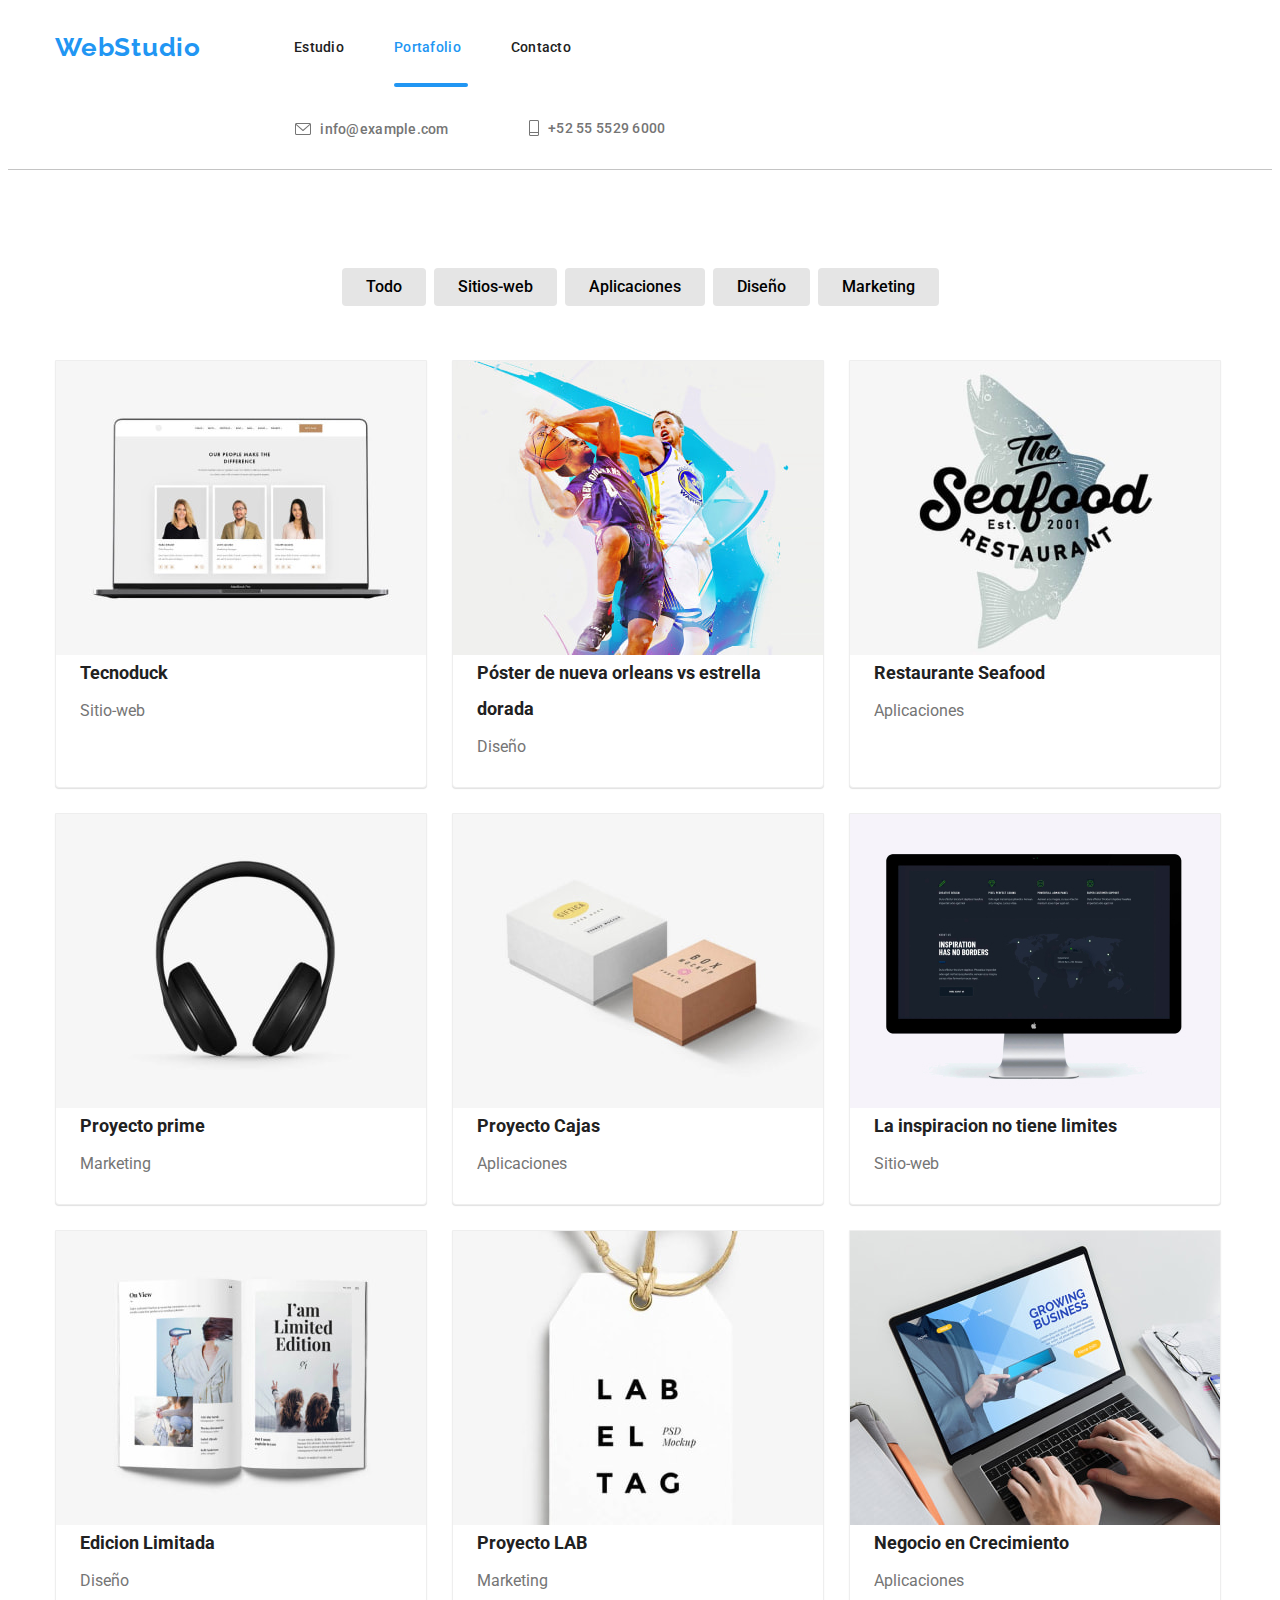
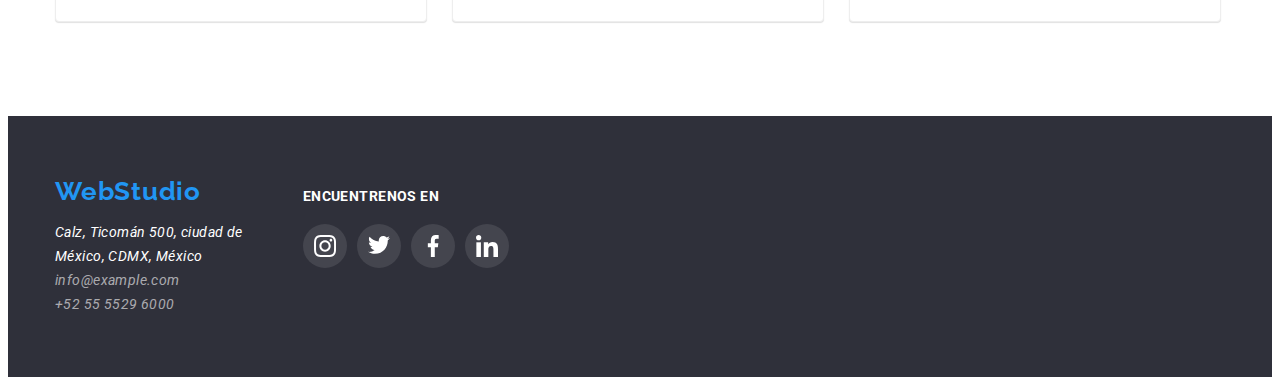
==== portafolio.html @ 2995425c "commit init" ====
<!DOCTYPE html>
<html lang="en">

<head>
    <meta charset="UTF-8" />
    <meta http-equiv="X-UA-Compatible" content="IE=edge" />
    <meta name="viewport" content="width=device-width, initial-scale=1.0" />
    <meta name="theme" content="soluciones efectivas para negocios" />
    <meta name="keywords" content="Negocios, aplicaciones, programas, software" />
    <title>WebStudio</title>
    <link rel="preconnect" href="https://fonts.googleapis.com">
    <link rel="preconnect" href="https://fonts.gstatic.com" crossorigin>
    <link
        href="https://fonts.googleapis.com/css2?family=Raleway:ital,wght@1,700&family=Roboto:wght@400;500;700;900&display=swap"
        rel="stylesheet">
    <link rel="stylesheet" href="https://cdnjs.cloudflare.com/ajax/libs/modern-normalize/2.0.0/modern-normalize.css"
        integrity="sha512-gA2Bvu0/hw4oj0Lp8ZHjK+o3S4BE5m8d/wNVy6ktKLhHKPpWLQwv9ixzuWirWOakoJqlBdePq2NhoCaUOQ5npQ=="
        crossorigin="anonymous" referrerpolicy="no-referrer" />
    <link rel="stylesheet" href="styles.css">
</head>


<header class="border-2">
    <div class="container header-container">
        <a href="index.html" class="link-logo link-position contour-logo">WebStudio</a>
        <nav class="nav-flex">
            <ul class="link-position">
                <li><a href="./index.html" class="link">Estudio</a></li>
                <li><a href="./portafolio.html" class="link after-portafolio">Portafolio</a></li>
                <li><a href="/contacto" class="link">Contacto</a></li>
            </ul>
        </nav>

        <ul class="link-position">
            <li class="header-contacts">
                <a href="mailto:info@example.com" class="font-position margin-text">
                    <svg class="mail-icon" width="16px" height="12px">
                        <use href="./spriteSVG/icons.svg#icon-mail"></use>
                    </svg>
                    info@example.com
                </a>
            </li>
            <li class="header-contacts">
                <a href="tel:+525555296000" class="font-position">
                    <svg class="phone-icon" width="10" height="16">
                        <use href="./spriteSVG/icons.svg#icon-phone"></use>
                    </svg>
                    +52 55 5529 6000
                </a>
            </li>
        </ul>
    </div>
</header>

<main>
    <section class="section-padding">
        <div class="container">

            <ul class="container-btn">
                <li><button type="button" class="item-btn">Todo</button></li>
                <li><button type="button" class="item-btn">Sitios-web</button></li>
                <li><button type="button" class="item-btn">Aplicaciones</button></li>
                <li><button type="button" class="item-btn">Diseño</button></li>
                <li><button type="button" class="item-btn">Marketing</button></li>
            </ul>

            <ul class="container-cards">
                <li class="product-card">
                    <a href="" class="overlay-box">
                        <p class="overlay overlay-description">Tecnoduck es una plataforma de distribución de
                            coronavirus de última generación. Las compañías usan esta plataforma para
                            el espionaje digital y los ataques a los servidores seguros de la competencia.</p>
                        <img src="./images/website-tecnoduck.jpg" alt="Ejemplo de página web tecknoduck" width="370px"
                            height="294px" />
                    </a>
                    <a href="" class="card-information">
                        <p class="product-name">Tecnoduck</p>
                        <p class="product-type">Sitio-web</p>
                    </a>
                </li>
                <li class="product-card">
                    <a href="" class="overlay-box">
                        <p class="overlay overlay-description">Lorem ipsum dolor sit amet, consectetur adipiscing elit.
                            Nulla fringilla quam vitae velit ultrices, ac imperdiet magna
                            volutpat. Phasellus quis lectus vitae arcu luctus ornare non et nibh. Duis ullamcorper.</p>
                        <img src="./images/Basketball-poster.jpg"
                            alt="Poster del enfrentamiento de nueva orleans vs estrella dorada" width="370px"
                            height="294px" />
                    </a>
                    <a href="" class="card-information">
                        <p class="product-name"> Póster de nueva orleans vs estrella dorada</p>
                        <p class="product-type">Diseño</p>
                    </a>
                </li>
                <li class="product-card">
                    <a href="" class="overlay-box">
                        <p class="overlay overlay-description">Lorem ipsum dolor sit amet, consectetur adipiscing elit.
                            Nulla fringilla quam
                            vitae velit ultrices, ac imperdiet magna
                            volutpat. Phasellus quis lectus vitae arcu luctus ornare non et nibh. Duis ullamcorper.</p>
                        <img src="./images/seafood-restaurant.jpg" alt="Logo de un pescado de restaurante seafood"
                            width="370px" height="294px" />
                    </a>
                    <a href="" class="card-information">
                        <p class="product-name">Restaurante Seafood</p>
                        <p class="product-type">Aplicaciones</p>
                    </a>
                </li>
                <li class="product-card">
                    <a href="" class="overlay-box">
                        <p class="overlay overlay-description">Lorem ipsum dolor sit amet, consectetur adipiscing elit.
                            Nulla fringilla quam
                            vitae velit ultrices, ac imperdiet magna
                            volutpat. Phasellus quis lectus vitae arcu luctus ornare non et nibh. Duis ullamcorper.</p>
                        <img src="./images/prime-project.jpg" alt="Auriculares negros" width="370px" height="294px" />
                    </a>
                    <a href="" class="card-information">
                        <p class="product-name">Proyecto prime</p>
                        <p class="product-type">Marketing</p>
                    </a>
                </li>
                <li class="product-card">
                    <a href="" class="overlay-box">
                        <p class="overlay overlay-description">Lorem ipsum dolor sit amet, consectetur adipiscing elit.
                            Nulla fringilla quam
                            vitae velit ultrices, ac imperdiet magna
                            volutpat. Phasellus quis lectus vitae arcu luctus ornare non et nibh. Duis ullamcorper.</p>
                        <img src="./images/box-project.jpg" alt="Dos cajas de varios colores" width="370px"
                            height="294px" />
                    </a>
                    <a href="" class="card-information">
                        <p class="product-name">Proyecto Cajas</p>
                        <p class="product-type">Aplicaciones</p>
                    </a>
                </li>
                <li class="product-card">
                    <a href="" class="overlay-box">
                        <p class="overlay overlay-description">Lorem ipsum dolor sit amet, consectetur adipiscing elit.
                            Nulla fringilla quam
                            vitae velit ultrices, ac imperdiet magna
                            volutpat. Phasellus quis lectus vitae arcu luctus ornare non et nibh. Duis ullamcorper.</p>
                        <img src="./images/motivational-website.jpg"
                            alt="Sitio web oscuro de la inspiración no tiene límites" width="370px" height="294px" />
                    </a>
                    <a href="" class="card-information">
                        <p class="product-name">La inspiracion no tiene limites</p>
                        <p class="product-type">Sitio-web</p>
                    </a>
                </li>
                <li class="product-card">
                    <a href="" class="overlay-box">
                        <p class="overlay overlay-description">Lorem ipsum dolor sit amet, consectetur adipiscing elit.
                            Nulla fringilla quam
                            vitae velit ultrices, ac imperdiet magna
                            volutpat. Phasellus quis lectus vitae arcu luctus ornare non et nibh. Duis ullamcorper.</p>
                        <img src="./images/design-limited-edition.jpg" alt="Diseño/libro de edición limitada"
                            width="370px" height="294px" />
                    </a>
                    <a href="" class="card-information">
                        <p class="product-name">Edicion Limitada</p>
                        <p class="product-type">Diseño</p>
                    </a>
                </li>
                <li class="product-card">
                    <a href="" class="overlay-box">
                        <p class="overlay overlay-description">Lorem ipsum dolor sit amet, consectetur adipiscing elit.
                            Nulla fringilla quam
                            vitae velit ultrices, ac imperdiet magna
                            volutpat. Phasellus quis lectus vitae arcu luctus ornare non et nibh. Duis ullamcorper.</p>
                        <img src="./images/project-lab.jpg" alt="Tag con las letras del proyecto LAB" width="370px"
                            height="294px" />
                    </a>
                    <a href="" class="card-information">
                        <p class="product-name">Proyecto LAB</p>
                        <p class="product-type">Marketing</p>
                    </a>
                </li>
                <li class="product-card">
                    <a href="" class="overlay-box">
                        <p class="overlay overlay-description">Lorem ipsum dolor sit amet, consectetur adipiscing elit.
                            Nulla fringilla quam
                            vitae velit ultrices, ac imperdiet magna
                            volutpat. Phasellus quis lectus vitae arcu luctus ornare non et nibh. Duis ullamcorper.</p>
                        <img src="./images/growing-business.jpg"
                            alt="Prototipo de la página de un negocio en crecimiento" width="370px" height="294px" />
                    </a>
                    <a href="" class="card-information">
                        <p class="product-name">Negocio en Crecimiento</p>
                        <p class="product-type">Aplicaciones</p>
                    </a>
                </li>
            </ul>
        </div>
    </section>

</main>
<footer class="background-color-section-footer">
    <div class="footer-container">
        <div class="margin-space">
            <a href="index.html" class="link-logo ubication-logo">WebStudio</a>
            <address>
                <p class="location-information">Calz, Ticomán 500, ciudad de <br>México, CDMX, México</p>
                <ul class="footer-contacts">
                    <li><a href="mailto:info@example.com" class="link-footer">info@example.com</a></li>
                    <li><a href="tel:+525555296000" class="link-footer">+52 55 5529 6000</a></li>
                </ul>
            </address>
        </div>
        <div>
            <p class="find-us-text">ENCUENTRENOS EN</p>
            <ul class="icon-footer-container">
                <li><a class="icon-footer" href="https://www.instagram.com"><svg width="44" height="44"
                            viewBox="0 -10 20 40">
                            <use href="./spriteSVG/icons.svg#icon-instagram"></use>
                        </svg> </a> </li>
                <li><a class="icon-footer" href="https://www.twitter.com"><svg width="44" height="44"
                            viewBox="0 -10 20 40">
                            <use href="./spriteSVG/icons.svg#icon-twitter"></use>
                        </svg> </a> </li>
                <li><a class="icon-footer" href="https://facebook.com"><svg width="44" height="44"
                            viewBox="-5 -10 20 40">
                            <use href="./spriteSVG/icons.svg#icon-facebook"></use>
                        </svg></a> </li>
                <li><a class="icon-footer" href="https://linkedin.com"><svg width="44" height="44"
                            viewBox="0 -10 20 40">
                            <use href="./spriteSVG/icons.svg#icon-linkedin"></use>
                        </svg> </a> </li>
            </ul>
        </div>
    </div>
</footer>

</body>

</html>
---- styles.css ----
:root {
    --brand-color: #2196F3;
    --font-one-color: #212121;
    --font-two-color: #757575;
    --font-three-color: #FFFFFF;
    --icon-color: #F5F4FA;
    --default-space: 0.03em;

}

* {
    box-sizing: border-box;
    list-style: none;
    text-decoration: none;
    font-family: 'Roboto', 'Lucida Sans', 'Lucida Sans Regular', 'Lucida Grande', 'Lucida Sans Unicode', Verdana, sans-serif;
}

h2 {
    text-align: center;
}

header {
    background-color: var(--font-three-color);
}

body {
    color: var(--font-one-color);

}

ul,
ol,
li {
    margin: 0;
    padding: 0;
}

h1,
h2,
h3,
h4,
h5,
h6 {
    margin: 0;
}

p {
    margin: 0;
}

::-webkit-scrollbar {
    display: none;
}

/*************index*************/

/*header*/

.border {
    border-bottom: 5px solid #C4C4C4;
    position: relative;
}

.container {
    width: 1200px;
    padding-left: 15px;
    padding-right: 15px;
    margin-left: auto;
    margin-right: auto;
}

.header-container {
    display: flex;
    align-items: center;
    flex-wrap: wrap;
}

.link-logo {
    font-family: 'Raleway';
    font-weight: 700;
    font-size: 26px;
    line-height: 1.19;
    letter-spacing: var(--default-space);
    color: var(--brand-color);
    
}

.after-index::after {
    content: "";
    width: 49px;
    height: 4px;
    background-color: var(--brand-color);
    display: flex;
    position: absolute;
    top: 68px;
    border-radius: 2px;
}

.link-position {
    display: flex;
    margin: 0;
    padding: 0;
   
}

.contour-logo {
    margin: 0 93px 0 0;
    padding: 24px 0 25px 0;
}

.nav-flex {
    display: flex;

}

.link {
    font-style: normal;
    font-weight: 500;
    font-size: 14px;
    line-height: 16px;
    letter-spacing: 0.02em;
    color: var(--font-one-color);
    display: block;
    padding-top: 24px;
    padding-bottom: 25px;
    margin-right: 50px;
    transition: color 250ms cubic-bezier(0.4, 0, 0.2, 1);
}

.header-contacts {
    display: flex;
    align-items: center;
    align-content: center;
}

.mail-icon {
    margin-left: 240px;
    margin-right: 6px;
    vertical-align: middle;
    fill: var(--font-two-color);
    line-height: 16px;
    position: relative;
    top: -1px;
    transition: fill 250ms cubic-bezier(0.4, 0, 0.2, 1);
}

.phone-icon {
    margin-left: 30px;
    margin-right: 6px;
    vertical-align: middle;
    fill: var(--font-two-color);
    line-height: 16px;
    position: relative;
    top: -1px;
    transition: fill 250ms cubic-bezier(0.4, 0, 0.2, 1);
}

.font-position {
    font-style: normal;
    font-weight: 500;
    font-size: 14px;
    line-height: 16px;
    letter-spacing: 0.02em;
    color: var(--font-two-color);
    padding: 32px 0 32px 0;
    transition: color 250ms cubic-bezier(0.4, 0, 0.2, 1);
}

.linkto {
    transition: color 250ms cubic-bezier(0.4, 0, 0.2, 1);
}

.margin-text {
    margin-right: 50px;
}

.link:hover,
.link:focus,
.linkto:hover,
.linkto:focus,
.font-position:hover,
.font-position:focus {
    color: var(--brand-color);
    
}

.font-position:hover .mail-icon,
.font-position:focus .mail-icon,
.font-position:hover .phone-icon,
.font-position:focus .phone-icon {
    fill: var(--brand-color);
}

.after-portafolio,
.after-index {
    color: var(--brand-color);
    position: relative;
}

/*main (first section)*/

.section-padding {
    padding-top: 94px;
    padding-bottom: 94px;
}

.background-image {
    background-color: #2F303A;
    background: linear-gradient(rgba(255, 255, 255, 0), rgba(0, 0, 0, 0.7)), url(images/trabajadores.jpg);
    background-repeat: no-repeat;
    background-position: center;
    background-size: cover;
}

.image-padding {
    padding-top: 200px;
    padding-bottom: 200px;
}

.first-section {
    display: flex;
    flex-direction: column;
    flex-wrap: wrap;
    align-items: center;
}

.tittle {
    font-weight: 900;
    font-size: 44px;
    line-height: 1.36;
    letter-spacing: 0.06em;
    color: var(--font-three-color);
    text-align: center;

}

.request-our-services-btn {
    border: none;
    margin-top: 30px;
}

.request-our-services-btn-style {

    font-weight: 700;
    font-size: 16px;
    line-height: 1.875;
    letter-spacing: 0.06em;
    color: var(--font-three-color);
    background-color: var(--brand-color);
    box-shadow: 0px 4px 4px rgba(0, 0, 0, 0.15);
    border-radius: 4px;
    padding-top: 10px;
    padding-bottom: 10px;
    transition: background-color 250ms cubic-bezier(0.4, 0, 0.2, 1),
    box-shadow 250ms cubic-bezier(0.4, 0, 0.2, 1);

}

.backdrop.is-hidden {
    visibility: hidden;
    opacity: 0;
    pointer-events: none;
}

.backdrop {
    position: fixed;
    top: 0;
    left: 0;
    width: 100%;
    height: 100%;
    background-color: rgba(0, 0, 0, 0.5);
    opacity: 1;
    visibility: visible;
    transition: opacity 250ms cubic-bezier(0.4, 0, 0.2, 1), visibility 250ms cubic-bezier(0.4, 0, 0.2, 1);
    margin: 0;
    display: flex;
    justify-content: center;
}

.box-modal {
    position: absolute;
    top: 50%;
    left: 50%;
    transform: translate(-50%, -50%) scale(1);
    padding: 8px;
    width: 528px;
    height: 581px;
    border-radius: 4px;
    background-color: #FFF;
    box-shadow: 0px 1px 3px rgba(0, 0, 0, 0.12), 0px 1px 1px rgba(0, 0, 0, 0.14), 0px 2px 1px rgba(0, 0, 0, 0.2);
    transition: transform 250ms cubic-bezier(0.4, 0, 0.2, 1);
}

.icon-close-style {
    border: 1px solid rgb(196, 196, 196);
    background-color: #ffffff;
    width: 31px;
    height: 31px;
    border-radius: 50%;
    right:8px;
    position: absolute;
}

.request-our-services-btn:hover,
.request-our-services-btn:focus {
    background-color: #18619c;
    box-shadow: 0px 3px 1px rgba(0, 0, 0, 0.1), 0px 1px 2px rgba(0, 0, 0, 0.08), 0px 2px 2px rgba(0, 0, 0, 0.12);
}

/*main (second section)*/

.second-section-container {
    padding-top: 94px;
}

.text-container {
    display: flex;
    margin: 10px;
    height: auto;
    text-align: left;
    padding-left: 0%;
    gap: 30px;
}

.text-box {
    display: flex;
    flex-direction: column;
    flex-basis: calc((100% - 90px) / 4);
}

.icon-text-box {
    background: var(--icon-color);
    height: 120px;
    margin-bottom: 30px;
    border-radius: 4px;
    display: flex;
    justify-content: center;
    align-items: center;
}

.text-box-tittle {
    font-weight: 700;
    font-size: 14px;
    line-height: 16px;
    letter-spacing: var(--default-space);
    text-transform: uppercase;
    color: var(--font-one-color);
    padding-top: 30px;
    padding-bottom: 10px;
}

.text-box-description {

    font-size: 14px;
    line-height: 1.71;
    letter-spacing: var(--default-space);
    color: var(--font-two-color);
}

/*main (third section)*/

.tittle-one-format {
    font-style: normal;
    font-weight: 700;
    font-size: 36px;
    line-height: 42px;
    letter-spacing: var(--default-space);
    padding-bottom: 50px;
}

.img-container {
    display: flex;
    gap: 23px;
    padding: 0;
}

.img-relative-position {
    position: relative;
}

.img-box {
    width: 372px;
    height: 73px;
    background: rgba(47, 48, 58, 0.8);
    font-weight: 700;
    font-size: 14px;
    line-height: 16px;
    text-align: center;
    letter-spacing: var(--default-space);
    text-transform: uppercase;
    color: var(--font-three-color);
    padding-top: 27px;
    padding-bottom: 27px;
    top: 250px;
    position: absolute;
}

/*main (fourth section)*/

.background-color-section {
    background-color: #F5F4FA;
}

.tittle-two-format {

    font-weight: 700;
    font-size: 36px;
    line-height: 1.16;
    letter-spacing: var(--default-space);
    color: var(--font-one-color);
    margin-bottom: 50px;
}

.our-team-container {
    display: flex;
    text-align: center;
    padding: 0px;
    gap: 30px;
    margin: 0px;
}

.our-team-card {
    background: var(--font-three-color);
    box-shadow: 0px 1px 3px rgba(0, 0, 0, 0.12), 0px 1px 1px rgba(0, 0, 0, 0.14), 0px 2px 1px rgba(0, 0, 0, 0.2);
    border-radius: 0px 0px 4px 4px;
}

.our-team-information {
    padding: 30px 44px;

}

.employeer-name {

    font-weight: 500;
    font-size: 16px;
    line-height: 1.18;
    letter-spacing: var(--default-space);
    color: var(--font-one-color);
    margin: 0 0 10px 0;
}

.employeer-position {

    font-size: 16px;
    line-height: 1.18;
    letter-spacing: var(--default-space);
    color: var(--font-two-color);
    margin: 0;
}

.social-media-container {
    display: flex;
    margin-top: 16px;

}

.card-social-media-list-link {
    display: flex;
    justify-content: center;
    align-items: center;
    width: 100%;
    height: 100%;
    fill: #AFB1B8;
    transition: fill 250ms cubic-bezier(0.4, 0, 0.2, 1),
    background-color 250ms cubic-bezier(0.4, 0, 0.2, 1),
    border-radius 250ms cubic-bezier(0.4, 0, 0.2, 1);
}

.card-social-media-list-link:hover {
    fill: var(--font-three-color);
    border-radius: 50%;
    background-color: var(--brand-color);
}

/* (main) five section */

.icon-cr-container {
    display: flex;
    justify-content: space-between;
}

.icon-cliente-regular {

    border: 1px solid #AFB1B8;
    border-radius: 4px;
    background-color: var(--icon-color);
    width: 170px;
    height: 81px;
    transition: fill 250ms cubic-bezier(0.4, 0, 0.2, 1),
    border 250ms cubic-bezier(0.4, 0, 0.2, 1);

}

.icon-color {
    display: flex;
    justify-content: center;
    align-items: center;
    width: 100%;
    height: 100%;
    fill: #AFB1B8;
    transition: fill 250ms cubic-bezier(0.4, 0, 0.2, 1),
    stroke 250ms cubic-bezier(0.4, 0, 0.2, 1);
}

.icon-color:hover,
.icon-color:focus {
    fill: var(--brand-color);
    stroke: var(--brand-color);
}

.icon-cliente-regular:hover {
    border: 1px solid var(--brand-color);
    fill: var(--brand-color);
}

/*footer*/

.background-color-section-footer {
    background-color: #2F303A;
    padding-top: 60px;
    padding-bottom: 60px;

}

.footer-container {

    display: flex;
    padding-left: 15px;
    padding-right: 15px;
    margin-left: auto;
    margin-right: auto;
    width: 1200px;
}

.margin-space {
    margin-right: 60px;
}

.ubication-logo {
    padding: 0px;
}

.location-information {

    font-size: 14px;
    line-height: 1.71;
    letter-spacing: var(--default-space);
    color: var(--font-three-color);
    margin: 14px 0 0;

}

.footer-contacts {
    padding-left: 0px;
    margin: 0px;
}

.link-footer {

    font-size: 14px;
    line-height: 1.71;
    letter-spacing: var(--default-space);
    color: rgba(255, 255, 255, 0.6);
}

.find-us-text {

    font-weight: 700;
    font-size: 14px;
    line-height: 16px;
    letter-spacing: var(--default-space);
    text-transform: uppercase;
    color: var(--font-three-color);
    padding-top: 12px;

}

.icon-footer-container {
    display: flex;
    padding-top: 20px;
    gap: 10px;
}

.icon-footer {
    fill: white;
    border-radius: 50%;
    background-color: rgba(255, 255, 255, 0.1);
    display: flex;
    justify-content: center;
    align-items: center;
    width: 100%;
    height: 100%;
    transition: background-color 250ms cubic-bezier(0.4, 0, 0.2, 1);
}

.icon-footer:hover,
.icon-footer:focus {
    background-color: var(--brand-color);
}


/*************Portafolio*************/
.border-2 {
    border-bottom: 1px solid #C4C4C4;

}

.after-portafolio::after {
    content: "";
    width: 74px;
    height: 4px;
    background-color: var(--brand-color);
    display: flex;
    position: absolute;
    top: 68px;
    border-radius: 2px;
}

/*main (only section)*/

.container-btn {
    display: flex;
    justify-content: center;
    flex-wrap: wrap;
    align-items: center;
    margin-top: 0;
    margin-bottom: 50px;
    padding-left: 0;
}

.item-btn {
    margin: 4px;
    border: 0;
    padding: 6px 24px;
    border-radius: 4px;
    font-size: 16px;
    line-height: 1.6;
    font-weight: 500;
    cursor: pointer;
    background: #E5E5E5;
    transition: color 250ms cubic-bezier(0.4, 0, 0.2, 1),
    background-color 250ms cubic-bezier(0.4, 0, 0.2, 1),
    box-shadow 250ms cubic-bezier(0.4, 0, 0.2, 1);
}

.container-cards {
    display: flex;
    flex-wrap: wrap;
    gap: 25px;
    margin: 0;
    padding: 0;
}

.product-card {
    flex-basis: calc((100% - 54px) / 3);
    background-color: #FFFFFF;
    border-radius: 0px 0px 4px 4px;
    overflow: hidden;
    border: 1px solid #EEEEEE;
    box-shadow: 1px 4px 6px 0px #00000029;
    box-shadow: 0px 4px 4px 0px #0000000F;
    box-shadow: 0px 1px 1px 0px #0000001F;
    transition: box-shadow 250ms cubic-bezier(0.4, 0, 0.2, 1);
}

.card-information {
    padding-top: 20px;
    color: var(--font-one-color);

}

.overlay-box {
    position: relative;
    margin: 0 auto;
    overflow: hidden;
    display: flex;
}

.overlay {
    position: absolute;
    top: 0;
    left: 0;
    width: 100%;
    height: 100%;
    background-color: rgba(33, 150, 243, 0.9);
    transform: translatey(100%);
    transition: transform 250ms cubic-bezier(0.4, 0, 0.2, 1);
}

.overlay-description {
    color: #fff;
    padding: 10px;
    margin: 0;
    font-size: 18px;
    font-style: normal;
    font-weight: 400;
    line-height: 28px;
    letter-spacing: var(--default-space);
    padding: 63px 24px;
}

.product-name {
    font-style: normal;
    font-weight: 700;
    font-size: 18px;
    line-height: 2;
    margin: 0;
    padding-left: 24px;
    padding-right: 24px;
}

.product-type {
    font-size: 16px;
    font-weight: 400;
    line-height: 2.5;
    margin: 0;
    padding-left: 24px;
    padding-bottom: 20px;
    color: #757575;
}

.product-card:hover .overlay {
    transform: translatey(0);
}

.item-btn:hover,
.item-btn:focus {
    color: var(--font-three-color);
    background-color: var(--brand-color);
    box-shadow: 0px 2px 2px 0px rgba(0, 0, 0, 0.12), 0px 1px 2px 0px rgba(0, 0, 0, 0.08), 0px 3px 1px 0px rgba(0, 0, 0, 0.10);
}

.product-card:hover,
.product-cards:focus {
    box-shadow: 0px 1px 1px rgba(0, 0, 0, 0.12), 0px 4px 4px rgba(0, 0, 0, 0.06), 1px 4px 6px rgba(0, 0, 0, 0.16);
}
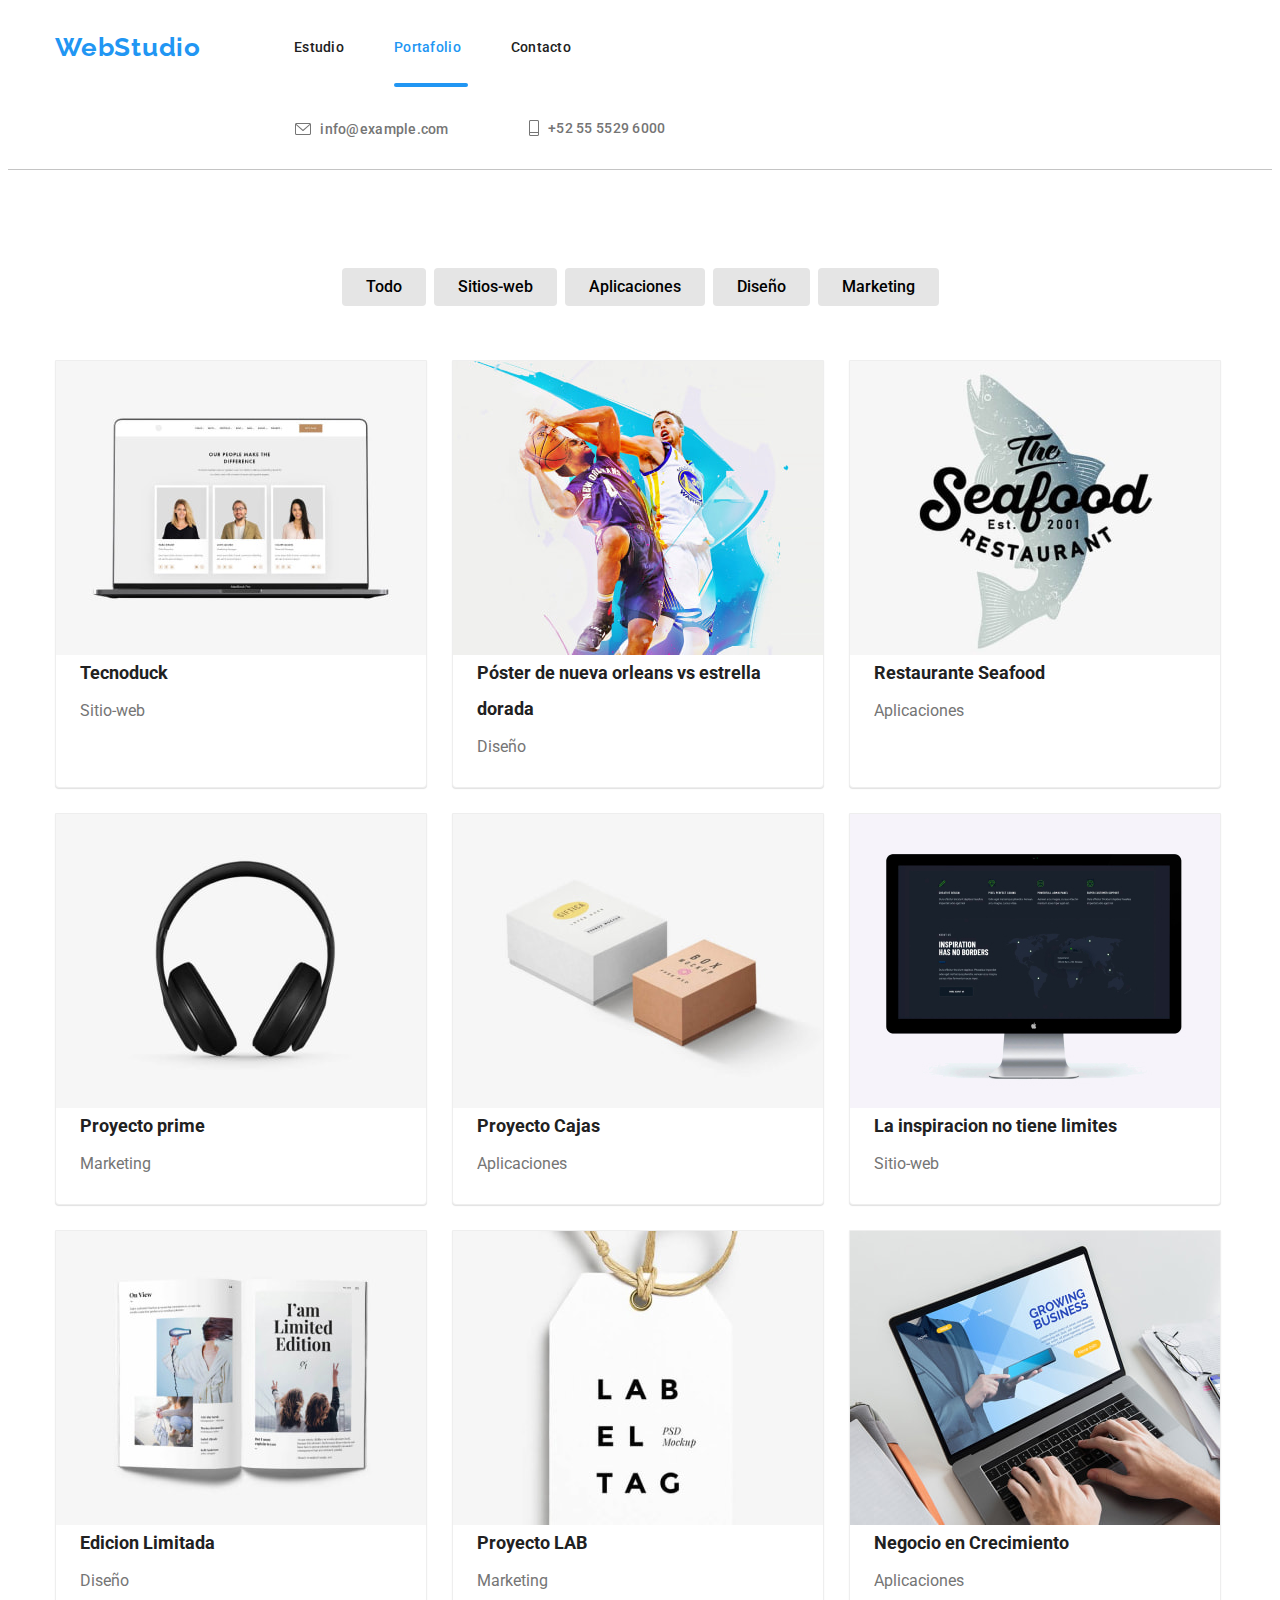
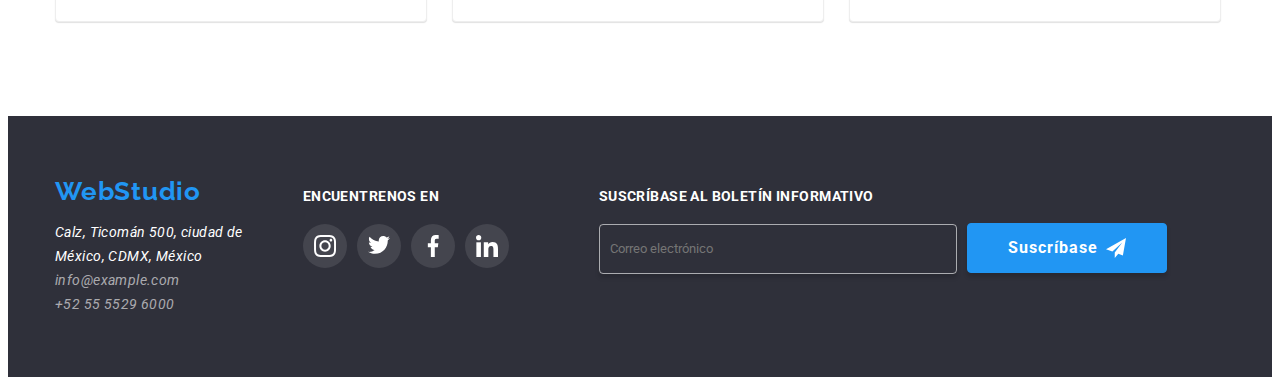
==== commit a01df0ba: "progression commit" ====
--- a/portafolio.html
+++ b/portafolio.html
@@ -227,6 +227,19 @@
                         </svg> </a> </li>
             </ul>
         </div>
+        <form>
+            <p class="sub-text">SUSCRÍBASE AL BOLETÍN INFORMATIVO</p>
+            <div class="label-container">
+                <label for="input-field" class="transparent-label">
+                    <input class="input-size" type="email" name="email" placeholder="Correo electrónico" />
+                </label>
+                <button class="form-btn" type="submit">
+                    <p>Suscríbase</p> <svg width="20" height="20" viewBox="0 0 24 24">
+                        <use href="/spriteSVG/icons.svg#icon-send"></use>
+                    </svg>
+                </button>
+            </div>
+        </form>
     </div>
 </footer>
 
--- a/styles.css
+++ b/styles.css
@@ -253,7 +253,6 @@
     padding-bottom: 10px;
     transition: background-color 250ms cubic-bezier(0.4, 0, 0.2, 1),
     box-shadow 250ms cubic-bezier(0.4, 0, 0.2, 1);
-
 }
 
 .backdrop.is-hidden {
@@ -282,7 +281,7 @@
     top: 50%;
     left: 50%;
     transform: translate(-50%, -50%) scale(1);
-    padding: 8px;
+    padding: 40px;
     width: 528px;
     height: 581px;
     border-radius: 4px;
@@ -297,8 +296,265 @@
     width: 31px;
     height: 31px;
     border-radius: 50%;
-    right:8px;
+    right: 8px;
+    top: 8px;
     position: absolute;
+    cursor: pointer;
+    transition: fill 250ms cubic-bezier(0.4, 0, 0.2, 1),
+        stroke 250ms cubic-bezier(0.4, 0, 0.2, 1);
+
+}
+
+.icon-close-style:hover svg {
+    fill: var(--brand-color);
+    stroke: var(--brand-color);
+}
+
+.model-tittle {
+    font-size: 20px;
+    font-style: normal;
+    font-weight: 700;
+    line-height: normal;
+    letter-spacing: 0.6px;
+}
+
+.contact-form-container {
+    display: flex;
+    flex-direction: column;
+    align-items: center;
+    margin: 1px;
+}
+
+.contact-form-input {
+    margin: 1px;
+    border-radius: 4px;
+    border: 1px solid rgba(33, 33, 33, 0.20);
+    display: block;
+    padding-left: 42px;
+}
+
+.input-size {
+    width: 358px;
+    height: 50px;
+    padding: 10px;
+    border: 1px solid rgba(255, 255, 255, 0.60);
+    border-radius: 4px;
+    border-radius: 4px;
+    background: rgba(33, 150, 243, 0.00);
+    box-shadow: 0px 4px 4px 0px rgba(0, 0, 0, 0.15);
+}
+
+label>.input-size {
+    background-color: transparent;
+    color: rgba(255, 255, 255, 0.60);
+}
+
+.form-btn {
+    height: 50px;
+    width: 200px;
+    font-family: 'roboto';
+    background-color: var(--brand-color);
+    border: 1px solid var(--brand-color);
+    color: #FFF;
+    text-align: center;
+    font-size: 16px;
+    font-style: normal;
+    font-weight: 700;
+    line-height: 30px;
+    letter-spacing: 0.96px;
+    border-radius: 4px;
+    padding: 0;
+    margin-top: 5px;
+    box-shadow: 0px 4px 4px 0px rgba(0, 0, 0, 0.15);
+    display: flex;
+    align-items: center;
+    justify-content: center;
+    gap: 8px;
+    cursor: pointer;
+}
+
+.sub-text {
+    font-family: 'Roboto';
+    font-size: 14px;
+    font-weight: 700;
+    line-height: 16px;
+    letter-spacing: 0.03em;
+    text-align: left;
+    color: white;
+    padding-bottom: 10px;
+    padding-top: 12px;
+    margin-left: 90px;
+}
+
+.label-container {
+    display: flex;
+    align-items: center;
+    gap: 10px;
+    margin-left: 90px;
+}
+
+.contact-form-container {
+    display: flex;
+    flex-direction: column;
+    align-items: center;
+}
+
+.self-pos {
+    align-self: flex-end;
+}
+
+.head-form {
+    font-family: 'Roboto';
+    font-size: 20px;
+    font-weight: 700;
+    line-height: 23px;
+    letter-spacing: 0.03em;
+    text-align: center;
+    color: rgba(33, 33, 33, 1);
+    margin-bottom: 12px;
+}
+
+label {
+    font-family: 'Roboto';
+    font-size: 12px;
+    font-weight: 400;
+    line-height: 14px;
+    letter-spacing: 0.01em;
+    text-align: left;
+    color: rgba(117, 117, 117, 1);
+    padding-top: 10px;
+    padding-bottom: 4px;
+    position: relative;
+}
+
+.contact-form-input {
+    width: 448px;
+    height: 40px;
+    border-radius: 4px;
+    border: 1px solid rgba(33, 33, 33, 0.20);
+    display: block;
+    padding-left: 42px;
+    transition: border 250ms cubic-bezier(0.4, 0, 0.2, 1),
+        fill 250ms cubic-bezier(0.4, 0, 0.2, 1);
+}
+
+.textarea-width {
+    width: 448px;
+    height: 120px;
+    padding: 16px 12px;
+    border-radius: 4px;
+    border: 1px solid rgba(33, 33, 33, 0.20);
+    display: block;
+    cursor: pointer;
+    border: border 250ms cubic-bezier(0.4, 0, 0.2, 1);
+}
+
+.btn-send {
+    background-color: var(--brand-color);
+    color: #FFF;
+    font-family: 'Roboto';
+    font-style: normal;
+    font-size: 16px;
+    font-weight: 700;
+    line-height: 30px;
+    letter-spacing: 0.96px;
+    text-align: center;
+    border: none;
+    border-radius: 4px;
+    width: 200px;
+    height: 50px;
+    box-shadow: 0px 4px 4px 0px rgba(0, 0, 0, 0.15);
+    position: relative;
+    bottom: 28px;
+    cursor: pointer;
+}
+
+input:hover {
+    cursor: pointer;
+}
+
+.contact-form-input:focus,
+textarea:focus,
+.contact-form-input:hover,
+textarea:hover {
+    border: 1px solid var(--brand-color);
+    outline: none;
+}
+
+.contact-form-input:focus+.svg-form,
+.contact-form-input:hover+.svg-form {
+    fill: #2196F3;
+}
+
+.svg-form {
+    position: absolute;
+    top: 38px;
+    left: 12px;
+    fill: var(--font-one-color);
+    transition: fill 250ms cubic-bezier(0.4, 0, 0.2, 1);
+}
+
+.send-text-style {
+    color: #757575;
+    font-size: 14px;
+    font-family: Roboto;
+    font-style: normal;
+    font-weight: 400;
+    line-height: 24px;
+    letter-spacing: 0.42px;
+    padding-left: 77px;
+    padding-right: 51px;
+    padding-top: 20px;
+    padding-bottom: 10px;
+}
+
+.checkbox-container {
+    padding-left: 21px;
+    padding-right: 21px;
+    margin-top: 10px;
+    padding-top: 10px;
+    position: relative;
+    padding-bottom: 10px;
+}
+
+.custom-checkbox input[type="checkbox"] {
+    position: absolute;
+    opacity: 0;
+    pointer-events: none;
+}
+
+.custom-checkbox label {
+    display: inline-block;
+    position: relative;
+    cursor: pointer;
+    width: 16px;
+    height: 0.9em;
+    border: 1px solid black;
+    border-radius: 2px;
+    overflow: hidden;
+    right: 11px;
+}
+
+.custom-checkbox label svg {
+    display: none;
+    position: relative;
+    top: -10px;
+}
+
+.custom-checkbox input[type="checkbox"]:checked+label svg {
+    display: inline-block;
+}
+
+.custom-checkbox>p {
+    position: relative;
+    left: 12px;
+    top: -25px;
+    color: var(--font-two-color);
+    font-size: 14px;
+    font-style: normal;
+    font-weight: 400;
+    line-height: 24px;
+    letter-spacing: 0.42px;
 }
 
 .request-our-services-btn:hover,
@@ -306,7 +562,6 @@
     background-color: #18619c;
     box-shadow: 0px 3px 1px rgba(0, 0, 0, 0.1), 0px 1px 2px rgba(0, 0, 0, 0.08), 0px 2px 2px rgba(0, 0, 0, 0.12);
 }
-
 /*main (second section)*/
 
 .second-section-container {
@@ -735,3 +990,9 @@
 .product-cards:focus {
     box-shadow: 0px 1px 1px rgba(0, 0, 0, 0.12), 0px 4px 4px rgba(0, 0, 0, 0.06), 1px 4px 6px rgba(0, 0, 0, 0.16);
 }
+
+
+
+
+
+
